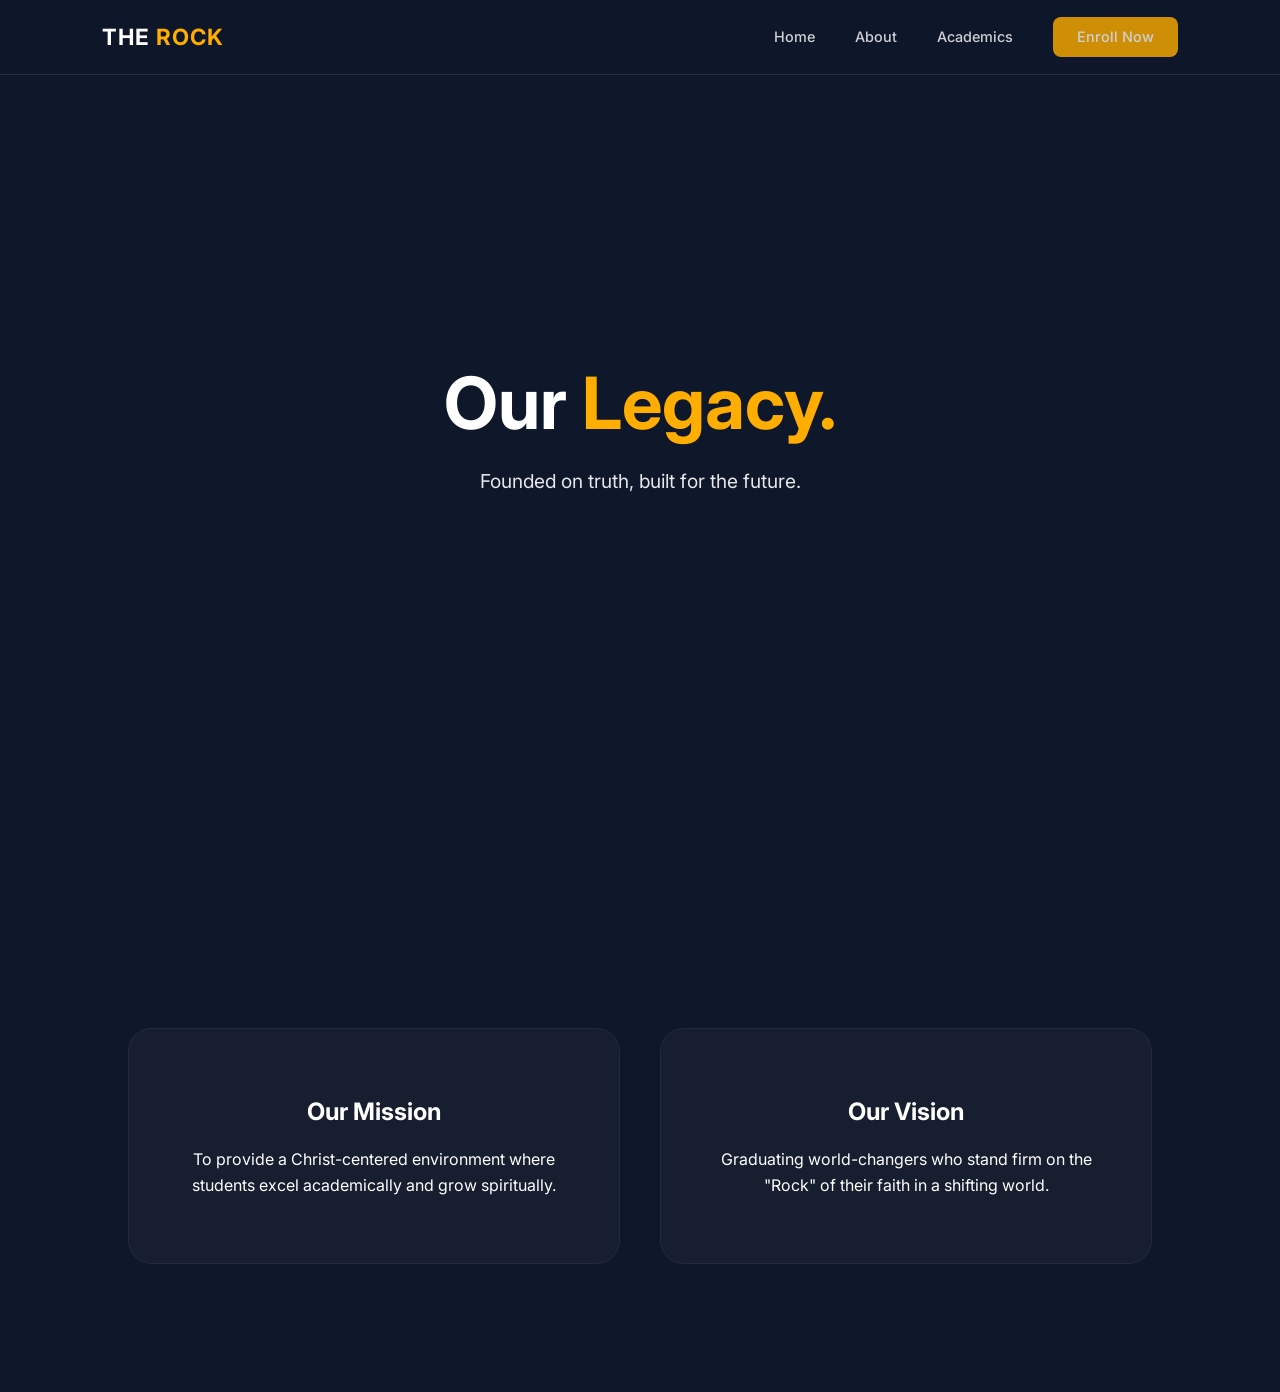
==== about.html @ 71576ef6 "Add files via upload" ====
<!DOCTYPE html>
<html lang="en">
<head>
    <meta charset="UTF-8">
    <meta name="viewport" content="width=device-width, initial-scale=1.0">
    <title>About Us | The Rock</title>
    <link rel="stylesheet" href="styles.css">
    <link rel="stylesheet" href="https://cdnjs.cloudflare.com/ajax/libs/font-awesome/6.0.0/css/all.min.css">
    <link href="https://fonts.googleapis.com/css2?family=Inter:wght@300;500;800&display=swap" rel="stylesheet">
</head>
<body>
    <nav class="navbar">
        <div class="logo">The <span>Rock</span></div>
        <ul class="nav-links">
            <li><a href="index.html">Home</a></li>
            <li><a href="about.html">About</a></li>
            <li><a href="academics.html">Academics</a></li>
            <li><a href="apply.html" class="btn-apply">Enroll Now</a></li>
        </ul>
    </nav>
    <section class="hero">
        <div class="hero-content">
            <h1 class="title">Our <span class="accent">Legacy.</span></h1>
            <p class="title">Founded on truth, built for the future.</p>
        </div>
    </section>
    <section class="features">
        <div class="feature-card">
            <h3>Our Mission</h3>
            <p>To provide a Christ-centered environment where students excel academically and grow spiritually.</p>
        </div>
        <div class="feature-card">
            <h3>Our Vision</h3>
            <p>Graduating world-changers who stand firm on the "Rock" of their faith in a shifting world.</p>
        </div>
    </section>
</body>
</html>
---- styles.css ----
:root {
            --primary: #0f172a;
            --primary-light: #1e293b;
            --accent: #ffae00;
            --text-light: #ffffff;
            --glass: rgba(255, 255, 255, 0.03);
            --transition: all 0.4s cubic-bezier(0.175, 0.885, 0.32, 1.275);
        }
        * {
            margin: 0;
            padding: 0;
            box-sizing: border-box;
            font-family: 'Inter', sans-serif;
        }

        body {
            background-color: var(--primary);
            color: var(--text-light);
            line-height: 1.6;
            overflow-x: hidden;
        }

        .navbar {
            position: fixed;
            top: 0;
            width: 100%;
            padding: 1.2rem 8%;
            display: flex;
            justify-content: space-between;
            align-items: center;
            background: rgba(15, 23, 42, 0.9);
            backdrop-filter: blur(15px);
            z-index: 1000;
            border-bottom: 1px solid rgba(255,255,255,0.1);
        }

        .logo {
            font-size: 1.4rem;
            font-weight: 700;
            letter-spacing: 1px;
            text-transform: uppercase;
        }

        .logo span { color: var(--accent); }

        .nav-links {
            list-style: none;
            display: flex;
            align-items: center;
        }

        .nav-links li { margin-left: 2.5rem; }

        .nav-links a {
            text-decoration: none;
            color: white;
            font-size: 0.9rem;
            font-weight: 500;
            transition: 0.3s;
            opacity: 0.8;
        }

        .nav-links a:hover { opacity: 1; color: var(--accent); }

        .btn-apply {
            background: var(--accent);
            color: var(--primary);
            padding: 0.7rem 1.5rem;
            border-radius: 8px;
            font-weight: 700;
            opacity: 1;
        }

        .hero {
            height: 100vh;
            background: linear-gradient(rgba(15, 23, 42, 0.8), rgba(15, 23, 42, 0.8)),;
            display: flex;
            align-items: center;
            justify-content: center;
            text-align: center;
            padding: 0 20px;
        }

        .hero-content h1 {
            font-size: clamp(2.5rem, 8vw, 4.5rem);
            margin-bottom: 1.5rem;
            line-height: 1.1;
        }

        .hero-content p {
            font-size: 1.2rem;
            max-width: 600px;
            margin: 0 auto 2.5rem;
            opacity: 0.9;
        }

        .accent { color: var(--accent); }

        .btn-group {
            display: flex;
            gap: 1.5rem;
            justify-content: center;
        }

        .btn-main {
            padding: 1.2rem 2.5rem;
            background: var(--accent);
            color: var(--primary);
            text-decoration: none;
            border-radius: 50px;
            font-weight: 700;
            transition: var(--transition);
        }

        .btn-main:hover { transform: scale(1.05); box-shadow: 0 10px 20px rgba(251, 191, 36, 0.3); }

        .btn-outline {
            padding: 1.2rem 2.5rem;
            border: 2px solid white;
            color: white;
            text-decoration: none;
            border-radius: 50px;
            transition: 0.3s;
        }

        .btn-outline:hover { background: white; color: var(--primary); }

        .features {
            display: grid;
            grid-template-columns: repeat(auto-fit, minmax(300px, 1fr));
            gap: 2.5rem;
            padding: 8rem 10%;
            background: #0f172a;
        }

        .feature-card {
            background: var(--glass);
            padding: 4rem 2rem;
            border-radius: 24px;
            text-align: center;
            border: 1px solid rgba(255,255,255,0.05);
            transition: var(--transition);
        }

        .feature-card:hover {
            background: rgba(255,255,255,0.08);
            transform: translateY(-15px);
            border-color: var(--accent);
        }

        .feature-card i {
            font-size: 3.5rem;
            color: var(--accent);
            margin-bottom: 2rem;
        }

        .feature-card h3 { margin-bottom: 1rem; font-size: 1.5rem; }
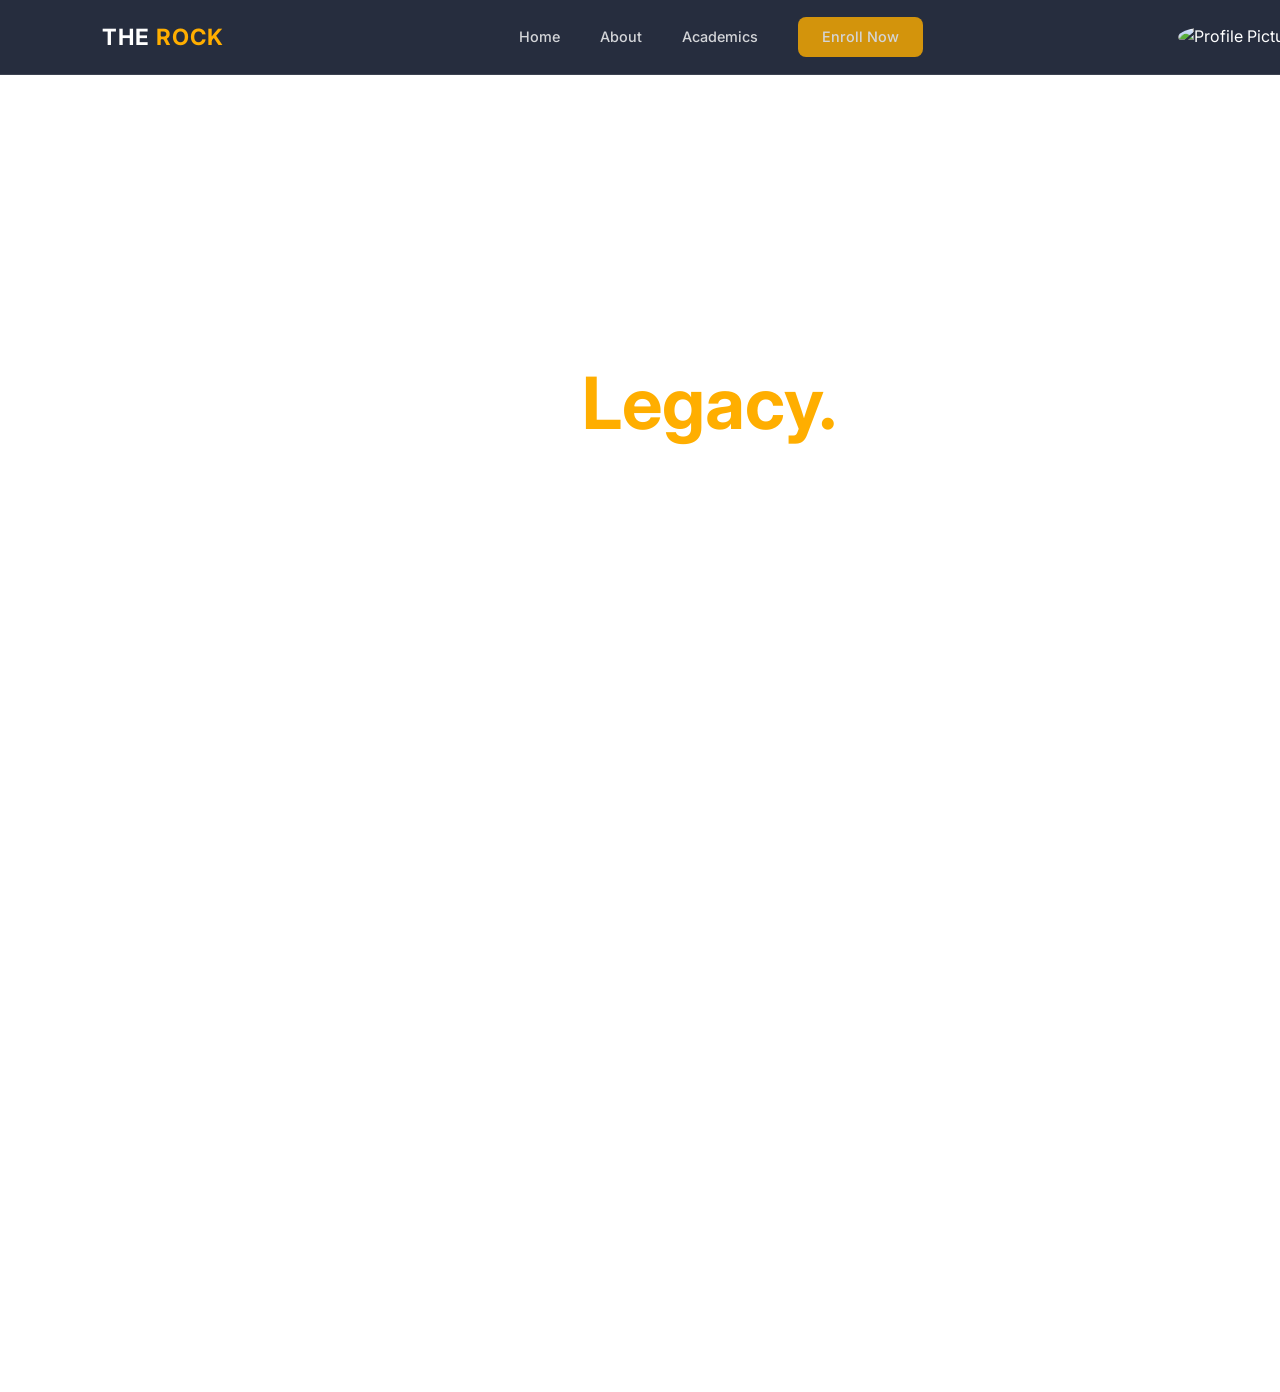
==== commit a3b6f155: "Add files via upload" ====
--- a/about.html
+++ b/about.html
@@ -4,9 +4,171 @@
     <meta charset="UTF-8">
     <meta name="viewport" content="width=device-width, initial-scale=1.0">
     <title>About Us | The Rock</title>
-    <link rel="stylesheet" href="styles.css">
     <link rel="stylesheet" href="https://cdnjs.cloudflare.com/ajax/libs/font-awesome/6.0.0/css/all.min.css">
     <link href="https://fonts.googleapis.com/css2?family=Inter:wght@300;500;800&display=swap" rel="stylesheet">
+<style>
+:root {
+            --primary-light: #1e293b;
+            --accent: #ffae00;
+            --text-light: #ffffff;
+            --glass: rgba(255, 255, 255, 0.03);
+            --transition: all 0.4s cubic-bezier(0.175, 0.885, 0.32, 1.275);
+        }
+        * {
+            margin: 0;
+            padding: 0;
+            box-sizing: border-box;
+            font-family: 'Inter', sans-serif;
+        }
+
+        body {
+            background-image: url('about.jpg');
+            background-size: cover;
+            background-position: center;
+            background-attachment: flex;
+            background-blend-mode: overlay;
+            background-size: 100% 100%;
+            color: var(--text-light);
+            line-height: 1.6;
+            overflow-x: hidden;
+        }
+
+        .navbar {
+            position: fixed;
+            top: 0;
+            width: 100%;
+            padding: 1.2rem 8%;
+            display: flex;
+            justify-content: space-between;
+            align-items: center;
+            background: rgba(15, 23, 42, 0.9);
+            backdrop-filter: blur(15px);
+            z-index: 1000;
+            border-bottom: 1px solid rgba(255,255,255,0.1);
+        }
+
+        .logo {
+            font-size: 1.4rem;
+            font-weight: 700;
+            letter-spacing: 1px;
+            text-transform: uppercase;
+        }
+
+        .logo span { color: var(--accent); }
+
+        .nav-links {
+            list-style: none;
+            display: flex;
+            align-items: center;
+        }
+
+        .nav-links li { margin-left: 2.5rem; }
+
+        .nav-links a {
+            text-decoration: none;
+            color: white;
+            font-size: 0.9rem;
+            font-weight: 500;
+            transition: 0.3s;
+            opacity: 0.8;
+        }
+
+        .nav-links a:hover { opacity: 1; color: var(--accent); }
+
+        .btn-apply {
+            background: var(--accent);
+            color: var(--primary);
+            padding: 0.7rem 1.5rem;
+            border-radius: 8px;
+            font-weight: 700;
+            opacity: 1;
+        }
+
+        .hero {
+            height: 100vh;
+            display: flex;
+            align-items: center;
+            justify-content: center;
+            text-align: center;
+            padding: 0 20px;
+        }
+
+        .hero-content h1 {
+            font-size: clamp(2.5rem, 8vw, 4.5rem);
+            margin-bottom: 1.5rem;
+            line-height: 1.1;
+        }
+
+        .hero-content p {
+            font-size: 1.2rem;
+            max-width: 600px;
+            margin: 0 auto 2.5rem;
+            opacity: 0.9;
+        }
+
+        .accent { color: var(--accent); }
+
+        .btn-group {
+            display: flex;
+            gap: 1.5rem;
+            justify-content: center;
+        }
+
+        .btn-main {
+            padding: 1.2rem 2.5rem;
+            background: var(--accent);
+            color: var(--primary);
+            text-decoration: none;
+            border-radius: 50px;
+            font-weight: 700;
+            transition: var(--transition);
+        }
+
+        .btn-main:hover { transform: scale(1.05); box-shadow: 0 10px 20px rgba(251, 191, 36, 0.3); }
+
+        .btn-outline {
+            padding: 1.2rem 2.5rem;
+            border: 2px solid white;
+            color: white;
+            text-decoration: none;
+            border-radius: 50px;
+            transition: 0.3s;
+        }
+
+        .btn-outline:hover { background: white; color: var(--primary); }
+
+        .features {
+            display: grid;
+            grid-template-columns: repeat(auto-fit, minmax(300px, 1fr));
+            gap: 2.5rem;
+            padding: 8rem 10%;
+        }
+
+        .feature-card {
+            background: var(--glass);
+            padding: 4rem 2rem;
+            border-radius: 24px;
+            text-align: center;
+            border: 1px solid rgba(255,255,255,0.05);
+            transition: var(--transition);
+        }
+
+        .feature-card:hover {
+            background: rgba(255,255,255,0.08);
+            transform: translateY(-15px);
+            border-color: var(--accent);
+        }
+
+        .feature-card i {
+            font-size: 3.5rem;
+            color: var(--accent);
+            margin-bottom: 2rem;
+        }
+
+        .feature-card h3 { margin-bottom: 1rem; font-size: 1.5rem; }
+
+
+</style>
 </head>
 <body>
     <nav class="navbar">
@@ -17,10 +179,14 @@
             <li><a href="academics.html">Academics</a></li>
             <li><a href="apply.html" class="btn-apply">Enroll Now</a></li>
         </ul>
+    </div>
+    <div class="picture">
+            <img src="picture.png" alt="Profile Picture" style="width: 40px; height: 40px; margin-right: -300rem; border-radius: 50%;">
+        </div>
     </nav>
     <section class="hero">
         <div class="hero-content">
-            <h1 class="title">Our <span class="accent">Legacy.</span></h1>
+            <h1 class="title">Our <span class="accent"> Legacy.</span></h1>
             <p class="title">Founded on truth, built for the future.</p>
         </div>
     </section>
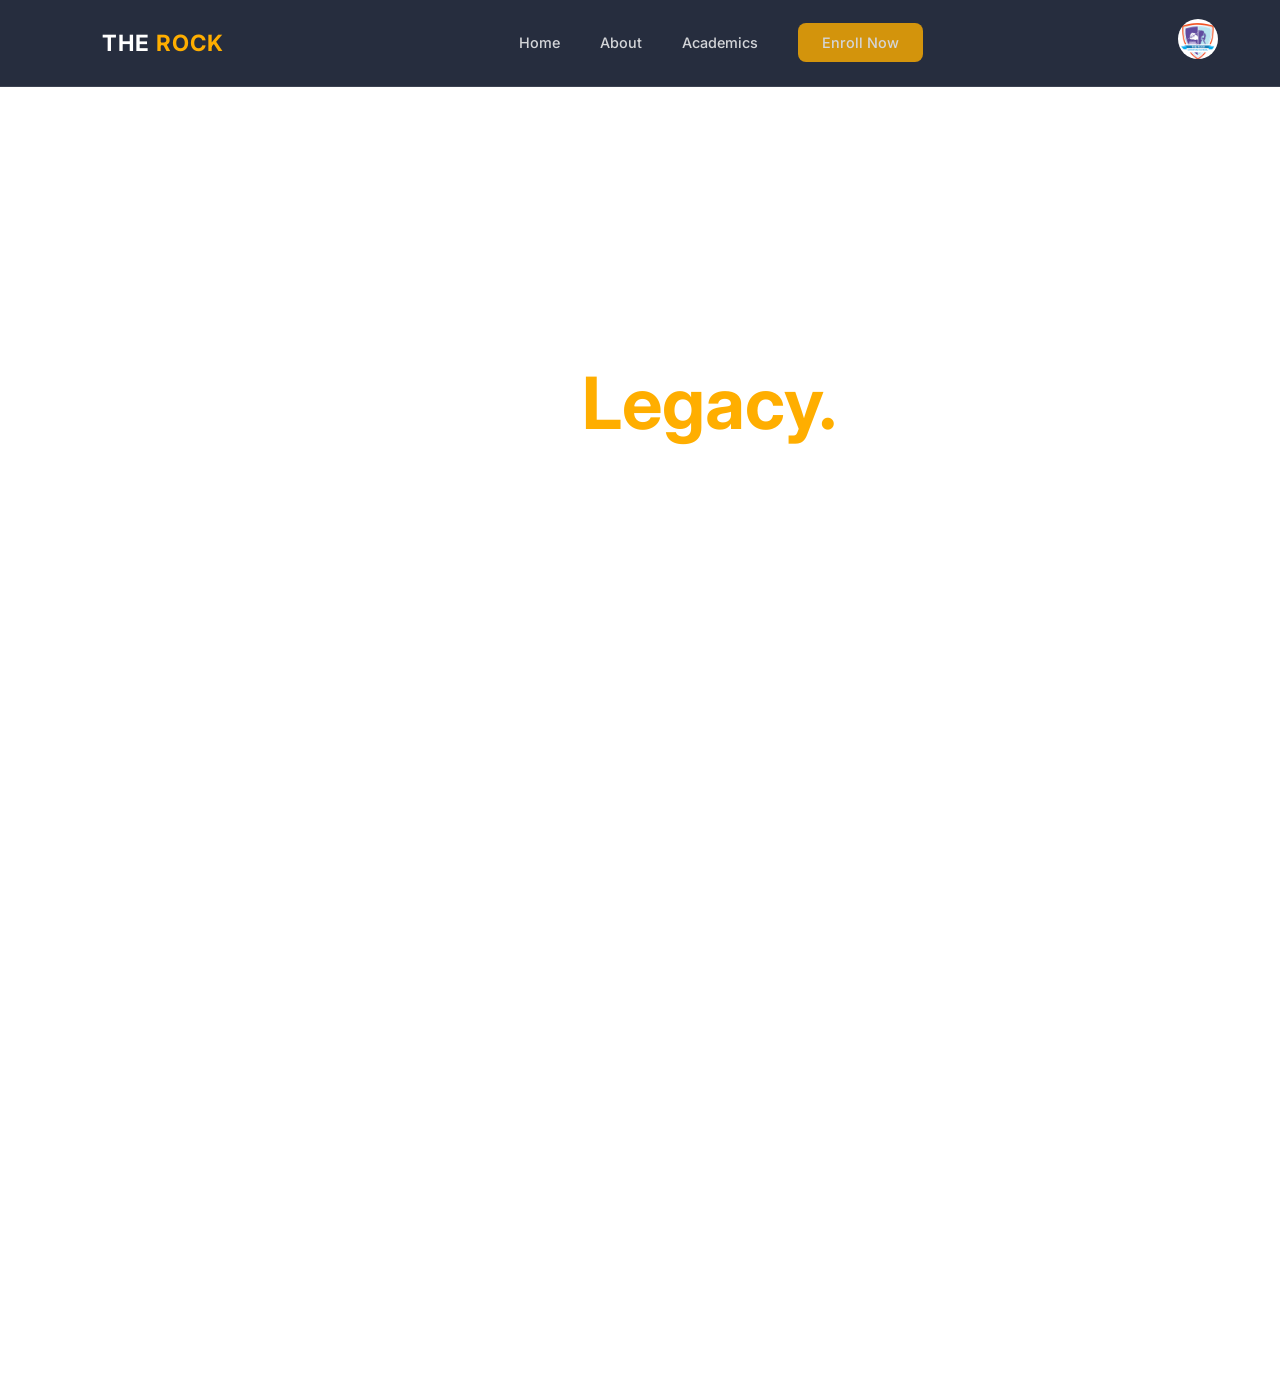
==== commit 5084ed24: "Add files via upload" ====
--- a/about.html
+++ b/about.html
@@ -6,169 +6,7 @@
     <title>About Us | The Rock</title>
     <link rel="stylesheet" href="https://cdnjs.cloudflare.com/ajax/libs/font-awesome/6.0.0/css/all.min.css">
     <link href="https://fonts.googleapis.com/css2?family=Inter:wght@300;500;800&display=swap" rel="stylesheet">
-<style>
-:root {
-            --primary-light: #1e293b;
-            --accent: #ffae00;
-            --text-light: #ffffff;
-            --glass: rgba(255, 255, 255, 0.03);
-            --transition: all 0.4s cubic-bezier(0.175, 0.885, 0.32, 1.275);
-        }
-        * {
-            margin: 0;
-            padding: 0;
-            box-sizing: border-box;
-            font-family: 'Inter', sans-serif;
-        }
-
-        body {
-            background-image: url('about.jpg');
-            background-size: cover;
-            background-position: center;
-            background-attachment: flex;
-            background-blend-mode: overlay;
-            background-size: 100% 100%;
-            color: var(--text-light);
-            line-height: 1.6;
-            overflow-x: hidden;
-        }
-
-        .navbar {
-            position: fixed;
-            top: 0;
-            width: 100%;
-            padding: 1.2rem 8%;
-            display: flex;
-            justify-content: space-between;
-            align-items: center;
-            background: rgba(15, 23, 42, 0.9);
-            backdrop-filter: blur(15px);
-            z-index: 1000;
-            border-bottom: 1px solid rgba(255,255,255,0.1);
-        }
-
-        .logo {
-            font-size: 1.4rem;
-            font-weight: 700;
-            letter-spacing: 1px;
-            text-transform: uppercase;
-        }
-
-        .logo span { color: var(--accent); }
-
-        .nav-links {
-            list-style: none;
-            display: flex;
-            align-items: center;
-        }
-
-        .nav-links li { margin-left: 2.5rem; }
-
-        .nav-links a {
-            text-decoration: none;
-            color: white;
-            font-size: 0.9rem;
-            font-weight: 500;
-            transition: 0.3s;
-            opacity: 0.8;
-        }
-
-        .nav-links a:hover { opacity: 1; color: var(--accent); }
-
-        .btn-apply {
-            background: var(--accent);
-            color: var(--primary);
-            padding: 0.7rem 1.5rem;
-            border-radius: 8px;
-            font-weight: 700;
-            opacity: 1;
-        }
-
-        .hero {
-            height: 100vh;
-            display: flex;
-            align-items: center;
-            justify-content: center;
-            text-align: center;
-            padding: 0 20px;
-        }
-
-        .hero-content h1 {
-            font-size: clamp(2.5rem, 8vw, 4.5rem);
-            margin-bottom: 1.5rem;
-            line-height: 1.1;
-        }
-
-        .hero-content p {
-            font-size: 1.2rem;
-            max-width: 600px;
-            margin: 0 auto 2.5rem;
-            opacity: 0.9;
-        }
-
-        .accent { color: var(--accent); }
-
-        .btn-group {
-            display: flex;
-            gap: 1.5rem;
-            justify-content: center;
-        }
-
-        .btn-main {
-            padding: 1.2rem 2.5rem;
-            background: var(--accent);
-            color: var(--primary);
-            text-decoration: none;
-            border-radius: 50px;
-            font-weight: 700;
-            transition: var(--transition);
-        }
-
-        .btn-main:hover { transform: scale(1.05); box-shadow: 0 10px 20px rgba(251, 191, 36, 0.3); }
-
-        .btn-outline {
-            padding: 1.2rem 2.5rem;
-            border: 2px solid white;
-            color: white;
-            text-decoration: none;
-            border-radius: 50px;
-            transition: 0.3s;
-        }
-
-        .btn-outline:hover { background: white; color: var(--primary); }
-
-        .features {
-            display: grid;
-            grid-template-columns: repeat(auto-fit, minmax(300px, 1fr));
-            gap: 2.5rem;
-            padding: 8rem 10%;
-        }
-
-        .feature-card {
-            background: var(--glass);
-            padding: 4rem 2rem;
-            border-radius: 24px;
-            text-align: center;
-            border: 1px solid rgba(255,255,255,0.05);
-            transition: var(--transition);
-        }
-
-        .feature-card:hover {
-            background: rgba(255,255,255,0.08);
-            transform: translateY(-15px);
-            border-color: var(--accent);
-        }
-
-        .feature-card i {
-            font-size: 3.5rem;
-            color: var(--accent);
-            margin-bottom: 2rem;
-        }
-
-        .feature-card h3 { margin-bottom: 1rem; font-size: 1.5rem; }
-
-
-</style>
+    <link rel="stylesheet" href="about.css">
 </head>
 <body>
     <nav class="navbar">
--- a/about.css
+++ b/about.css
@@ -0,0 +1,160 @@
+:root {
+            --primary-light: #1e293b;
+            --accent: #ffae00;
+            --text-light: #ffffff;
+            --glass: rgba(255, 255, 255, 0.03);
+            --transition: all 0.4s cubic-bezier(0.175, 0.885, 0.32, 1.275);
+        }
+        * {
+            margin: 0;
+            padding: 0;
+            box-sizing: border-box;
+            font-family: 'Inter', sans-serif;
+        }
+
+        body {
+            background-image: url('about.jpg');
+            background-size: cover;
+            background-position: center;
+            background-attachment: flex;
+            background-blend-mode: overlay;
+            background-size: 100% 100%;
+            color: var(--text-light);
+            line-height: 1.6;
+            overflow-x: hidden;
+        }
+
+        .navbar {
+            position: fixed;
+            top: 0;
+            width: 100%;
+            padding: 1.2rem 8%;
+            display: flex;
+            justify-content: space-between;
+            align-items: center;
+            background: rgba(15, 23, 42, 0.9);
+            backdrop-filter: blur(15px);
+            z-index: 1000;
+            border-bottom: 1px solid rgba(255,255,255,0.1);
+        }
+
+        .logo {
+            font-size: 1.4rem;
+            font-weight: 700;
+            letter-spacing: 1px;
+            text-transform: uppercase;
+        }
+
+        .logo span { color: var(--accent); }
+
+        .nav-links {
+            list-style: none;
+            display: flex;
+            align-items: center;
+        }
+
+        .nav-links li { margin-left: 2.5rem; }
+
+        .nav-links a {
+            text-decoration: none;
+            color: white;
+            font-size: 0.9rem;
+            font-weight: 500;
+            transition: 0.3s;
+            opacity: 0.8;
+        }
+
+        .nav-links a:hover { opacity: 1; color: var(--accent); }
+
+        .btn-apply {
+            background: var(--accent);
+            color: var(--primary);
+            padding: 0.7rem 1.5rem;
+            border-radius: 8px;
+            font-weight: 700;
+            opacity: 1;
+        }
+
+        .hero {
+            height: 100vh;
+            display: flex;
+            align-items: center;
+            justify-content: center;
+            text-align: center;
+            padding: 0 20px;
+        }
+
+        .hero-content h1 {
+            font-size: clamp(2.5rem, 8vw, 4.5rem);
+            margin-bottom: 1.5rem;
+            line-height: 1.1;
+        }
+
+        .hero-content p {
+            font-size: 1.2rem;
+            max-width: 600px;
+            margin: 0 auto 2.5rem;
+            opacity: 0.9;
+        }
+
+        .accent { color: var(--accent); }
+
+        .btn-group {
+            display: flex;
+            gap: 1.5rem;
+            justify-content: center;
+        }
+
+        .btn-main {
+            padding: 1.2rem 2.5rem;
+            background: var(--accent);
+            color: var(--primary);
+            text-decoration: none;
+            border-radius: 50px;
+            font-weight: 700;
+            transition: var(--transition);
+        }
+
+        .btn-main:hover { transform: scale(1.05); box-shadow: 0 10px 20px rgba(251, 191, 36, 0.3); }
+
+        .btn-outline {
+            padding: 1.2rem 2.5rem;
+            border: 2px solid white;
+            color: white;
+            text-decoration: none;
+            border-radius: 50px;
+            transition: 0.3s;
+        }
+
+        .btn-outline:hover { background: white; color: var(--primary); }
+
+        .features {
+            display: grid;
+            grid-template-columns: repeat(auto-fit, minmax(300px, 1fr));
+            gap: 2.5rem;
+            padding: 8rem 10%;
+        }
+
+        .feature-card {
+            background: var(--glass);
+            padding: 4rem 2rem;
+            border-radius: 24px;
+            text-align: center;
+            border: 1px solid rgba(255,255,255,0.05);
+            transition: var(--transition);
+        }
+
+        .feature-card:hover {
+            background: rgba(255,255,255,0.08);
+            transform: translateY(-15px);
+            border-color: var(--accent);
+        }
+
+        .feature-card i {
+            font-size: 3.5rem;
+            color: var(--accent);
+            margin-bottom: 2rem;
+        }
+
+        .feature-card h3 { margin-bottom: 1rem; font-size: 1.5rem; }
+
